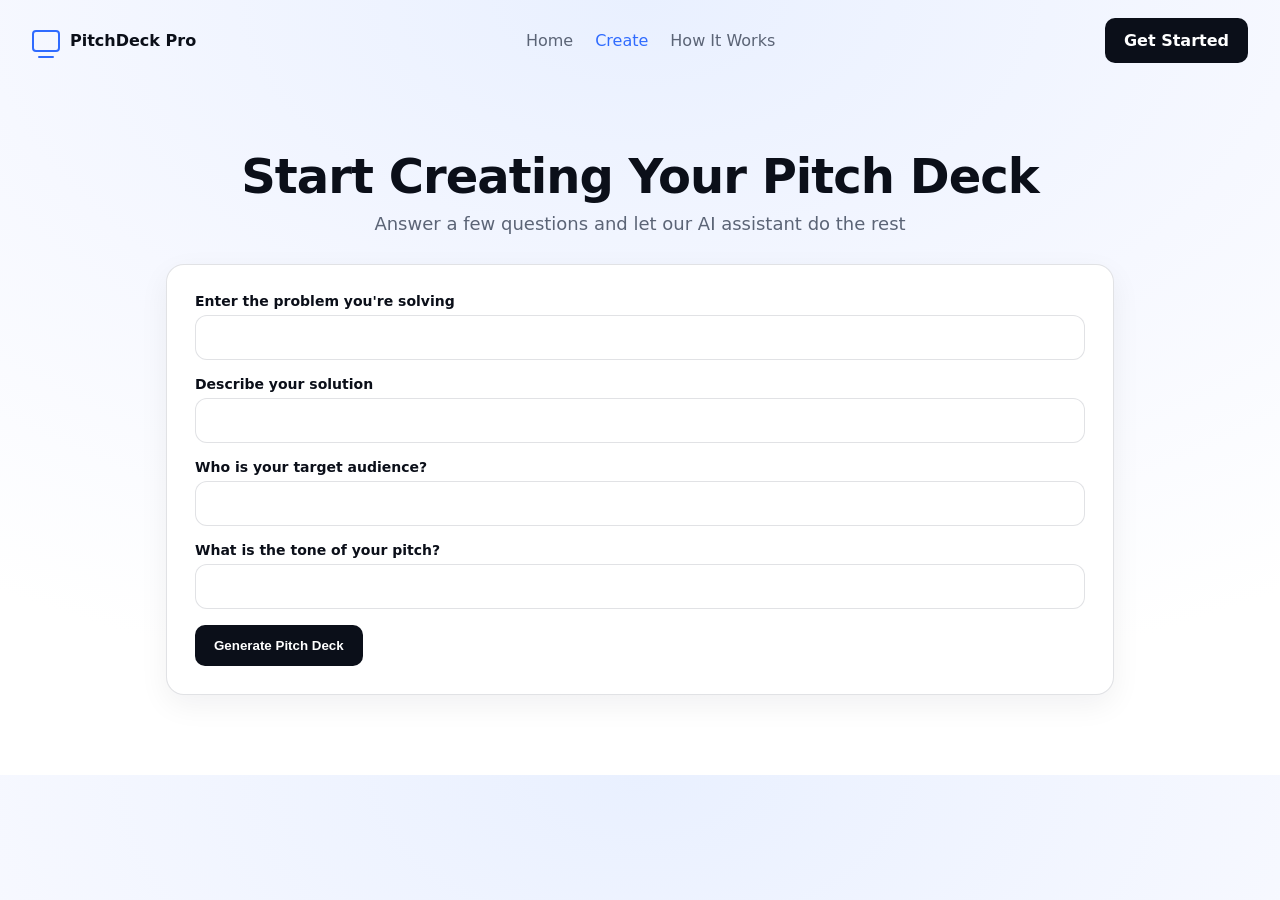
==== templates/create.html @ c4111467 "Add files via upload" ====
<!doctype html>
<html lang="en">
<head>
  <meta charset="UTF-8" />
  <meta name="viewport" content="width=device-width, initial-scale=1.0" />
  <title>Create • PitchDeck Pro</title>
  <link rel="stylesheet" href="/static/styles.css" />
</head>

<body>

  <header class="nav">
    <div class="brand">
      <div class="logo"></div>
      <span>PitchDeck Pro</span>
    </div>

    <nav class="links">
      <a href="/">Home</a>
      <a class="active" href="/create">Create</a>
      <a href="/how-it-works">How It Works</a>
    </nav>

    <a class="btn btn-dark" href="/create">Get Started</a>
  </header>

  <main class="create-hero">
    <div class="create-hero-inner">
      <h1>Start Creating Your Pitch Deck</h1>
      <p>Answer a few questions and let our AI assistant do the rest</p>
    </div>

    <div class="create-form">
      <form id="pitch-form">

        <div class="form-group">
          <label for="problem">Enter the problem you're solving</label>
          <input type="text" id="problem" required />
        </div>

        <div class="form-group">
          <label for="solution">Describe your solution</label>
          <input type="text" id="solution" required />
        </div>

        <div class="form-group">
          <label for="audience">Who is your target audience?</label>
          <input type="text" id="audience" required />
        </div>

        <div class="form-group">
          <label for="tone">What is the tone of your pitch?</label>
          <input type="text" id="tone" required />
        </div>

        <div class="row">
          <button type="submit" id="generateBtn" class="btn btn-dark">
            Generate Pitch Deck
          </button>
          <span id="status" class="status"></span>
        </div>

        <div id="result" class="result"></div>

      </form>
    </div>
  </main>

  <script src="/static/app.js"></script>
</body>
</html>
---- static/styles.css ----
:root {
  --bg: #f6f8ff;
  --text: #0b0f19;
  --muted: #5b6476;
  --accent: #2f6bff;
  --card: #ffffff;
  --border: rgba(10, 20, 40, 0.12);
}

* { box-sizing: border-box; }
body {
  margin: 0;
  font-family: ui-sans-serif, system-ui, -apple-system, Segoe UI, Roboto, Arial, sans-serif;
  color: var(--text);
  background: radial-gradient(1200px 700px at 50% 0%, #e9f0ff 0%, var(--bg) 55%, #ffffff 100%);
}

.nav {
  display: flex;
  align-items: center;
  justify-content: space-between;
  padding: 18px 32px;
}

.brand {
  display: flex;
  align-items: center;
  gap: 10px;
  font-weight: 700;
}
.logo {
  width: 28px;
  height: 22px;
  border: 2px solid var(--accent);
  border-radius: 4px;
  position: relative;
}
.logo::after {
  content: "";
  position: absolute;
  left: 4px;
  right: 4px;
  bottom: -8px;
  height: 2px;
  background: var(--accent);
  border-radius: 2px;
}

.links { display: flex; gap: 22px; }
.links a {
  text-decoration: none;
  color: var(--muted);
  font-weight: 500;
}
.links a.active { color: var(--accent); }

.hero {
  text-align: center;
  padding: 80px 16px 50px;
  max-width: 980px;
  margin: 0 auto;
}

.pill {
  display: inline-flex;
  align-items: center;
  gap: 8px;
  padding: 10px 16px;
  border-radius: 999px;
  background: #e9f0ff;
  color: #1f4ed8;
  font-weight: 600;
  margin-bottom: 28px;
}

h1 {
  margin: 0;
  font-size: 64px;
  line-height: 1.05;
  letter-spacing: -0.02em;
}
.accent { color: var(--accent); }

.sub {
  margin: 22px auto 34px;
  max-width: 760px;
  color: var(--muted);
  font-size: 18px;
  line-height: 1.6;
}

.cta { display: flex; justify-content: center; gap: 14px; }

.btn {
  display: inline-flex;
  align-items: center;
  justify-content: center;
  padding: 12px 18px;
  border-radius: 10px;
  text-decoration: none;
  font-weight: 650;
  border: 1px solid transparent;
  cursor: pointer;
}

.btn-dark {
  background: #0b0f19;
  color: #fff;
}

.btn-light {
  background: #fff;
  border-color: var(--border);
  color: #0b0f19;
}

.panel {
  padding: 40px 16px 70px;
}
.panel-inner {
  max-width: 980px;
  margin: 0 auto;
  background: var(--card);
  border: 1px solid var(--border);
  border-radius: 16px;
  padding: 22px;
  box-shadow: 0 10px 30px rgba(10, 20, 40, 0.06);
}

textarea {
  width: 100%;
  height: 220px;
  border-radius: 12px;
  border: 1px solid var(--border);
  padding: 14px;
  font-family: ui-monospace, SFMono-Regular, Menlo, Monaco, Consolas, "Liberation Mono", monospace;
  font-size: 13px;
  line-height: 1.5;
  margin-top: 12px;
}

.row {
  display: flex;
  align-items: center;
  gap: 12px;
  margin-top: 12px;
}

.status { color: var(--muted); }

.result {
  margin-top: 16px;
  padding: 12px;
  border-radius: 12px;
  border: 1px solid var(--border);
  display: none;
}
.result a { color: var(--accent); }
pre { white-space: pre-wrap; margin: 0; }

/* What You'll Gain section */
.gain {
  padding: 70px 16px 40px;
}

.gain-inner {
  max-width: 980px;
  margin: 0 auto;
  text-align: center;
}

.gain h2 {
  margin: 0;
  font-size: 40px;
  letter-spacing: -0.02em;
}

.gain-sub {
  margin: 12px auto 34px;
  max-width: 760px;
  color: var(--muted);
  font-size: 18px;
  line-height: 1.6;
}

.gain-grid {
  display: grid;
  grid-template-columns: repeat(3, 1fr);
  gap: 18px;
  margin-top: 18px;
}

.gain-card {
  text-align: left;
  padding: 22px;
  border-radius: 18px;
  border: 1px solid var(--border);
  box-shadow: 0 10px 30px rgba(10, 20, 40, 0.06);
  background: linear-gradient(180deg, rgba(255, 255, 255, 0.9), rgba(255, 255, 255, 1));
}

.gain-card h3 {
  margin: 14px 0 8px;
  font-size: 22px;
  letter-spacing: -0.01em;
}

.gain-card p {
  margin: 0;
  color: var(--muted);
  line-height: 1.7;
}

.gain-icon {
  width: 54px;
  height: 54px;
  border-radius: 16px;
  display: inline-flex;
  align-items: center;
  justify-content: center;
  font-size: 22px;
  font-weight: 700;
  border: 1px solid rgba(10, 20, 40, 0.08);
}

.gain-icon.blue {
  background: rgba(47, 107, 255, 0.14);
  color: #1f4ed8;
}

.gain-icon.purple {
  background: rgba(144, 62, 255, 0.14);
  color: #6f2cff;
}

.gain-icon.green {
  background: rgba(16, 185, 129, 0.14);
  color: #059669;
}

/* Responsive */
@media (max-width: 900px) {
  .gain-grid {
    grid-template-columns: 1fr;
  }
}

/* How It Works page */
.hiw-hero {
  background: linear-gradient(90deg, #3b82f6 0%, #7c3aed 55%, #8b5cf6 100%);
  padding: 56px 16px;
}

.hiw-hero-inner {
  max-width: 980px;
  margin: 0 auto;
  text-align: center;
  color: #fff;
}

.hiw-hero-inner h1 {
  margin: 0;
  font-size: 44px;
  letter-spacing: -0.02em;
}

.hiw-hero-inner p {
  margin: 10px 0 0;
  opacity: 0.9;
}

.hiw {
  padding: 28px 16px 70px;
  background: #fff;
}

.hiw-inner {
  max-width: 1100px;
  margin: 0 auto;
}

.hiw-grid {
  display: grid;
  grid-template-columns: 1fr 320px;
  gap: 18px;
  align-items: start;
}

.hiw-steps {
  display: flex;
  flex-direction: column;
  gap: 16px;
}

.hiw-step {
  display: grid;
  grid-template-columns: 320px 1fr;
  gap: 14px;
  align-items: stretch;
}

.hiw-step.reverse {
  grid-template-columns: 1fr 320px;
}

.hiw-media {
  position: relative;
  border-radius: 14px;
  overflow: hidden;
  border: 1px solid var(--border);
  min-height: 180px;
  background: #f3f4f6;
}

.hiw-media img {
  width: 100%;
  height: 100%;
  object-fit: cover;
  display: block;
}

.hiw-badge {
  position: absolute;
  top: 12px;
  left: 12px;
  width: 32px;
  height: 32px;
  border-radius: 999px;
  background: #2563eb;
  color: #fff;
  display: flex;
  align-items: center;
  justify-content: center;
  font-weight: 800;
  font-size: 14px;
  box-shadow: 0 10px 20px rgba(0,0,0,0.15);
}

.hiw-card {
  border: 1px solid var(--border);
  border-radius: 14px;
  padding: 18px;
  background: #fff;
  box-shadow: 0 10px 30px rgba(10, 20, 40, 0.06);
}

.hiw-kicker {
  font-size: 12px;
  font-weight: 800;
  color: #2563eb;
  letter-spacing: 0.08em;
  margin-bottom: 8px;
}

.hiw-card h3 {
  margin: 0 0 8px;
  font-size: 18px;
}

.hiw-card p {
  margin: 0;
  color: var(--muted);
  line-height: 1.7;
  font-size: 14px;
}

.hiw-side {
  position: sticky;
  top: 18px;
}

.hiw-form {
  border: 1px solid var(--border);
  border-radius: 14px;
  padding: 18px;
  background: #fff;
  box-shadow: 0 10px 30px rgba(10, 20, 40, 0.06);
}

.hiw-form h3 {
  margin: 0 0 6px;
  font-size: 18px;
}

.hiw-form-sub {
  margin: 0 0 14px;
  color: var(--muted);
  font-size: 13px;
  line-height: 1.5;
}

.hiw-form label {
  display: block;
  margin-bottom: 10px;
}

.hiw-form label span {
  display: block;
  font-size: 12px;
  font-weight: 700;
  margin-bottom: 6px;
  color: #111827;
}

.hiw-form input,
.hiw-form textarea {
  width: 100%;
  border: 1px solid var(--border);
  border-radius: 10px;
  padding: 10px 12px;
  font: inherit;
}

.hiw-form textarea {
  resize: vertical;
}

.hiw-form .btn {
  width: 100%;
  margin-top: 8px;
}

.hiw-form-foot {
  margin-top: 12px;
  padding-top: 12px;
  border-top: 1px solid var(--border);
  color: var(--muted);
  font-size: 12px;
  text-align: center;
}

.hiw-bottom-cta {
  display: flex;
  justify-content: center;
  margin-top: 4px;
}

/* Responsive */
@media (max-width: 980px) {
  .hiw-grid {
    grid-template-columns: 1fr;
  }
  .hiw-side {
    position: static;
  }
}

@media (max-width: 760px) {
  .hiw-step,
  .hiw-step.reverse {
    grid-template-columns: 1fr;
  }
}

/* =========================
   Create Page Styling
   ========================= */

.create-hero {
  padding: 70px 16px 80px;
  max-width: 980px;
  margin: 0 auto;
}

.create-hero-inner {
  text-align: center;
  margin-bottom: 30px;
}

.create-hero-inner h1 {
  margin: 0;
  font-size: 48px;
  letter-spacing: -0.02em;
}

.create-hero-inner p {
  margin: 12px 0 0;
  font-size: 18px;
  color: var(--muted);
}

.create-form {
  background: var(--card);
  border: 1px solid var(--border);
  border-radius: 18px;
  padding: 28px;
  box-shadow: 0 10px 30px rgba(10, 20, 40, 0.06);
}

/* Form Layout */
.form-group {
  margin-bottom: 16px;
}

.form-group label {
  display: block;
  font-weight: 600;
  margin-bottom: 6px;
  font-size: 14px;
}

.form-group input {
  width: 100%;
  border: 1px solid var(--border);
  border-radius: 12px;
  padding: 12px 14px;
  font: inherit;
  transition: border 0.2s ease, box-shadow 0.2s ease;
}

.form-group input:focus {
  outline: none;
  border-color: var(--accent);
  box-shadow: 0 0 0 3px rgba(47, 107, 255, 0.15);
}

.row {
  display: flex;
  align-items: center;
  gap: 12px;
  margin-top: 10px;
}

.status {
  font-size: 14px;
  color: var(--muted);
}

/* Result Card */
.result {
  margin-top: 18px;
  padding: 16px;
  border-radius: 14px;
  border: 1px solid var(--border);
  background: #fff;
  box-shadow: 0 10px 30px rgba(10, 20, 40, 0.06);
  display: none;
}

.result a {
  color: var(--accent);
  font-weight: 600;
}

.result pre {
  white-space: pre-wrap;
  margin: 8px 0 0;
  font-size: 14px;
  line-height: 1.6;
}
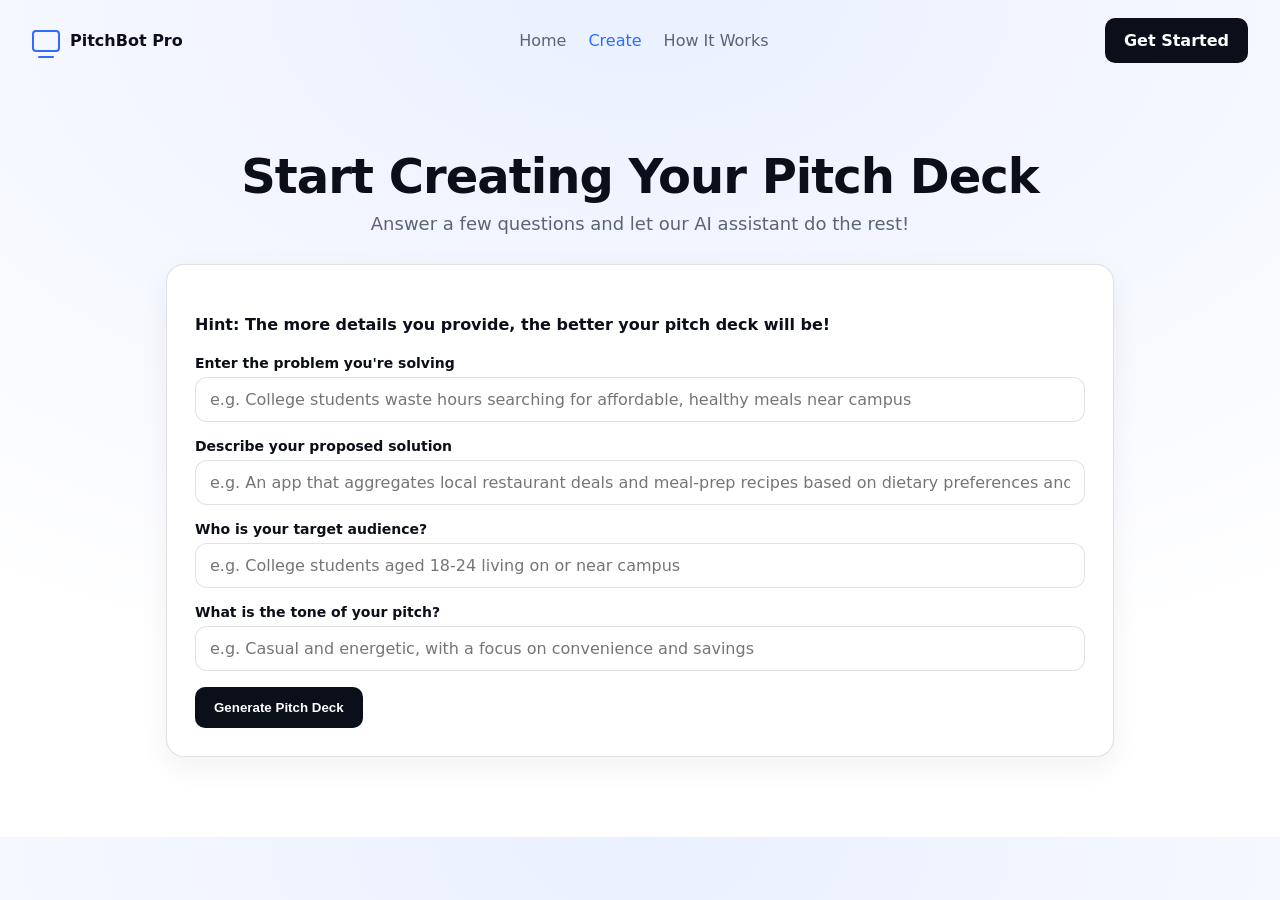
==== commit f00c1e92: "Add files via upload" ====
--- a/templates/create.html
+++ b/templates/create.html
@@ -3,7 +3,7 @@
 <head>
   <meta charset="UTF-8" />
   <meta name="viewport" content="width=device-width, initial-scale=1.0" />
-  <title>Create • PitchDeck Pro</title>
+  <title>Create • PitchBot Pro</title>
   <link rel="stylesheet" href="/static/styles.css" />
 </head>
 
@@ -12,7 +12,7 @@
   <header class="nav">
     <div class="brand">
       <div class="logo"></div>
-      <span>PitchDeck Pro</span>
+      <span>PitchBot Pro</span>
     </div>
 
     <nav class="links">
@@ -27,30 +27,32 @@
   <main class="create-hero">
     <div class="create-hero-inner">
       <h1>Start Creating Your Pitch Deck</h1>
-      <p>Answer a few questions and let our AI assistant do the rest</p>
+      <p>Answer a few questions and let our AI assistant do the rest!</p>
     </div>
 
     <div class="create-form">
       <form id="pitch-form">
+        <h4>Hint: The more details you provide, the better your pitch deck will be!</h4>
+
 
         <div class="form-group">
           <label for="problem">Enter the problem you're solving</label>
-          <input type="text" id="problem" required />
+          <input type="text" id="problem" placeholder="e.g. College students waste hours searching for affordable, healthy meals near campus" required />
         </div>
 
         <div class="form-group">
-          <label for="solution">Describe your solution</label>
-          <input type="text" id="solution" required />
+          <label for="solution">Describe your proposed solution</label>
+          <input type="text" id="solution" placeholder="e.g. An app that aggregates local restaurant deals and meal-prep recipes based on dietary preferences and budget" required />
         </div>
 
         <div class="form-group">
           <label for="audience">Who is your target audience?</label>
-          <input type="text" id="audience" required />
+          <input type="text" id="audience" placeholder="e.g. College students aged 18-24 living on or near campus" required />
         </div>
 
         <div class="form-group">
           <label for="tone">What is the tone of your pitch?</label>
-          <input type="text" id="tone" required />
+          <input type="text" id="tone" placeholder="e.g. Casual and energetic, with a focus on convenience and savings" required />
         </div>
 
         <div class="row">
